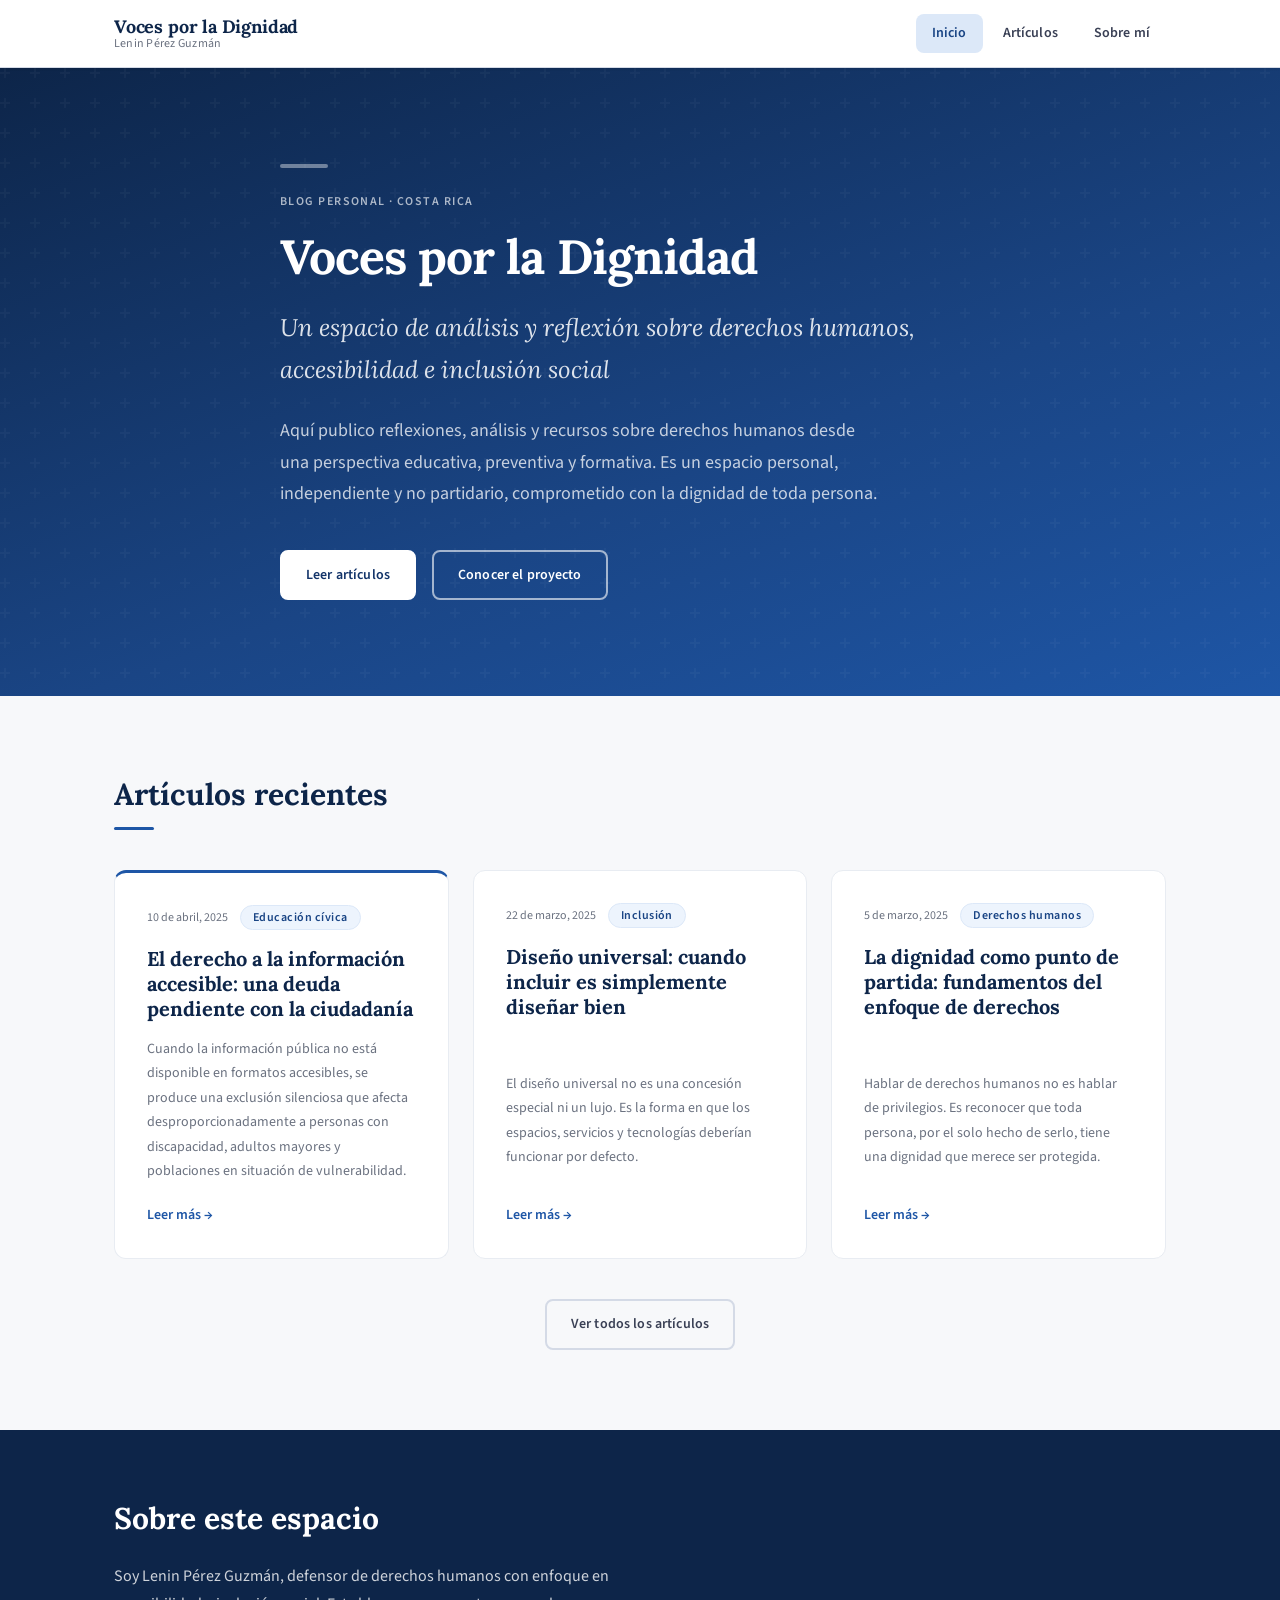
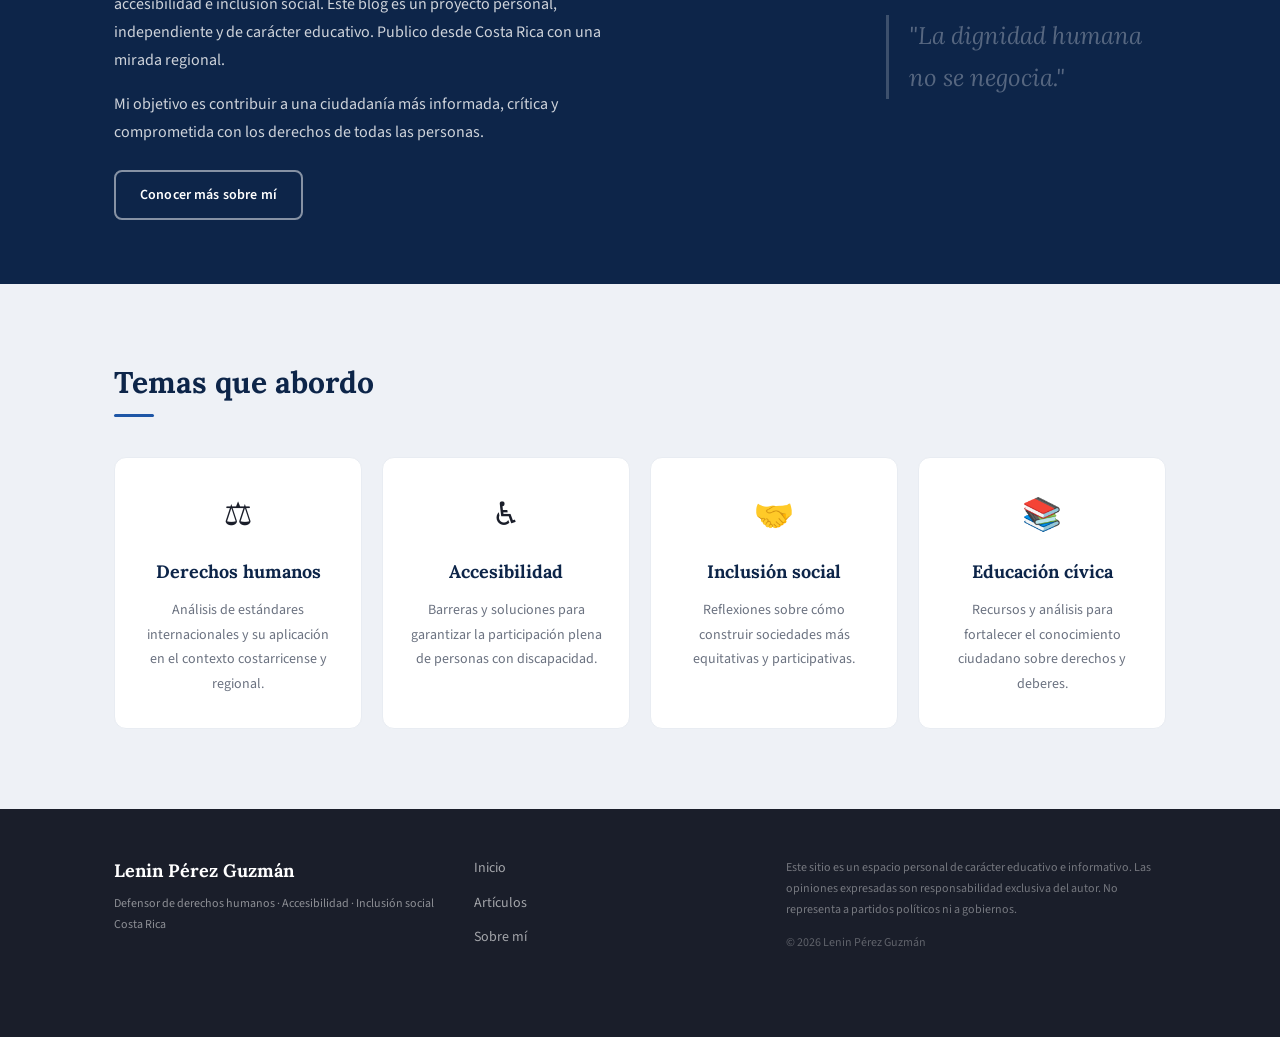
==== index.html @ 8742c8fb "Primer commit: subida inicial" ====
<!DOCTYPE html>
<html lang="es">
<head>
  <meta charset="UTF-8" />
  <meta name="viewport" content="width=device-width, initial-scale=1.0" />
  <meta name="description" content="Voces por la Dignidad — Blog personal de Lenin Pérez Guzmán. Análisis y reflexión en derechos humanos, accesibilidad e inclusión social desde Costa Rica." />
  <meta name="keywords" content="derechos humanos, accesibilidad, inclusión, Costa Rica, educación cívica, Lenin Pérez Guzmán" />
  <meta name="author" content="Lenin Pérez Guzmán" />
  <meta property="og:title" content="Voces por la Dignidad" />
  <meta property="og:description" content="Blog personal de análisis y reflexión en derechos humanos, accesibilidad e inclusión social. Por Lenin Pérez Guzmán." />
  <meta property="og:type" content="website" />
  <meta property="og:locale" content="es_CR" />
  <title>Voces por la Dignidad | Lenin Pérez Guzmán</title>
  <link rel="stylesheet" href="css/style.css" />
  <link rel="preconnect" href="https://fonts.googleapis.com" />
  <link rel="preconnect" href="https://fonts.gstatic.com" crossorigin />
  <link href="https://fonts.googleapis.com/css2?family=Lora:ital,wght@0,400;0,600;0,700;1,400&family=Source+Sans+3:wght@300;400;600&display=swap" rel="stylesheet" />
</head>
<body>

  <a href="#main-content" class="skip-link">Saltar al contenido principal</a>

  <header class="site-header" role="banner">
    <nav class="nav-container" aria-label="Navegación principal">
      <a href="index.html" class="site-logo" aria-label="Voces por la Dignidad — Inicio">
        <span class="logo-main">Voces por la Dignidad</span>
        <span class="logo-sub">Lenin Pérez Guzmán</span>
      </a>
      <button class="nav-toggle" aria-expanded="false" aria-controls="main-nav" aria-label="Abrir menú de navegación">
        <span class="hamburger-bar"></span>
        <span class="hamburger-bar"></span>
        <span class="hamburger-bar"></span>
      </button>
      <ul class="nav-links" id="main-nav" role="list">
        <li><a href="index.html" aria-current="page">Inicio</a></li>
        <li><a href="blog.html">Artículos</a></li>
        <li><a href="about.html">Sobre mí</a></li>
      </ul>
    </nav>
  </header>

  <main id="main-content">

    <section class="hero" aria-labelledby="hero-title">
      <div class="hero-inner">
        <div class="hero-accent" aria-hidden="true"></div>
        <p class="hero-eyebrow">Blog personal · Costa Rica</p>
        <h1 id="hero-title">Voces por la Dignidad</h1>
        <p class="hero-subtitle">Un espacio de análisis y reflexión sobre derechos humanos, accesibilidad e inclusión social</p>
        <p class="hero-description">
          Aquí publico reflexiones, análisis y recursos sobre derechos humanos desde una perspectiva educativa, preventiva y formativa. 
          Es un espacio personal, independiente y no partidario, comprometido con la dignidad de toda persona.
        </p>
        <div class="hero-actions">
          <a href="blog.html" class="btn btn-primary">Leer artículos</a>
          <a href="about.html" class="btn btn-secondary">Conocer el proyecto</a>
        </div>
      </div>
    </section>

    <section class="featured-section" aria-labelledby="featured-title">
      <div class="container">
        <h2 id="featured-title" class="section-title">Artículos recientes</h2>

        <div class="posts-grid">
          <article class="post-card post-card--featured">
            <div class="post-card__meta">
              <time datetime="2025-04-10">10 de abril, 2025</time>
              <span class="post-tag">Educación cívica</span>
            </div>
            <h3 class="post-card__title">
              <a href="post.html">El derecho a la información accesible: una deuda pendiente con la ciudadanía</a>
            </h3>
            <p class="post-card__excerpt">
              Cuando la información pública no está disponible en formatos accesibles, se produce una exclusión silenciosa que afecta desproporcionadamente a personas con discapacidad, adultos mayores y poblaciones en situación de vulnerabilidad.
            </p>
            <a href="post.html" class="post-read-more" aria-label="Leer artículo completo: El derecho a la información accesible">Leer más →</a>
          </article>

          <article class="post-card">
            <div class="post-card__meta">
              <time datetime="2025-03-22">22 de marzo, 2025</time>
              <span class="post-tag">Inclusión</span>
            </div>
            <h3 class="post-card__title">
              <a href="blog.html">Diseño universal: cuando incluir es simplemente diseñar bien</a>
            </h3>
            <p class="post-card__excerpt">
              El diseño universal no es una concesión especial ni un lujo. Es la forma en que los espacios, servicios y tecnologías deberían funcionar por defecto.
            </p>
            <a href="blog.html" class="post-read-more" aria-label="Leer artículo: Diseño universal">Leer más →</a>
          </article>

          <article class="post-card">
            <div class="post-card__meta">
              <time datetime="2025-03-05">5 de marzo, 2025</time>
              <span class="post-tag">Derechos humanos</span>
            </div>
            <h3 class="post-card__title">
              <a href="blog.html">La dignidad como punto de partida: fundamentos del enfoque de derechos</a>
            </h3>
            <p class="post-card__excerpt">
              Hablar de derechos humanos no es hablar de privilegios. Es reconocer que toda persona, por el solo hecho de serlo, tiene una dignidad que merece ser protegida.
            </p>
            <a href="blog.html" class="post-read-more" aria-label="Leer artículo: La dignidad como punto de partida">Leer más →</a>
          </article>
        </div>

        <div class="view-all-wrap">
          <a href="blog.html" class="btn btn-outline">Ver todos los artículos</a>
        </div>
      </div>
    </section>

    <section class="about-strip" aria-labelledby="about-strip-title">
      <div class="container about-strip__inner">
        <div class="about-strip__text">
          <h2 id="about-strip-title">Sobre este espacio</h2>
          <p>
            Soy Lenin Pérez Guzmán, defensor de derechos humanos con enfoque en accesibilidad e inclusión social. 
            Este blog es un proyecto personal, independiente y de carácter educativo. 
            Publico desde Costa Rica con una mirada regional.
          </p>
          <p>
            Mi objetivo es contribuir a una ciudadanía más informada, crítica y comprometida con los derechos de todas las personas.
          </p>
          <a href="about.html" class="btn btn-secondary">Conocer más sobre mí</a>
        </div>
        <div class="about-strip__deco" aria-hidden="true">
          <div class="deco-quote">"La dignidad humana no se negocia."</div>
        </div>
      </div>
    </section>

    <section class="topics-section" aria-labelledby="topics-title">
      <div class="container">
        <h2 id="topics-title" class="section-title">Temas que abordo</h2>
        <ul class="topics-grid" role="list">
          <li class="topic-item">
            <span class="topic-icon" aria-hidden="true">⚖️</span>
            <h3>Derechos humanos</h3>
            <p>Análisis de estándares internacionales y su aplicación en el contexto costarricense y regional.</p>
          </li>
          <li class="topic-item">
            <span class="topic-icon" aria-hidden="true">♿</span>
            <h3>Accesibilidad</h3>
            <p>Barreras y soluciones para garantizar la participación plena de personas con discapacidad.</p>
          </li>
          <li class="topic-item">
            <span class="topic-icon" aria-hidden="true">🤝</span>
            <h3>Inclusión social</h3>
            <p>Reflexiones sobre cómo construir sociedades más equitativas y participativas.</p>
          </li>
          <li class="topic-item">
            <span class="topic-icon" aria-hidden="true">📚</span>
            <h3>Educación cívica</h3>
            <p>Recursos y análisis para fortalecer el conocimiento ciudadano sobre derechos y deberes.</p>
          </li>
        </ul>
      </div>
    </section>

  </main>

  <footer class="site-footer" role="contentinfo">
    <div class="container footer-inner">
      <div class="footer-brand">
        <p class="footer-name">Lenin Pérez Guzmán</p>
        <p class="footer-tagline">Defensor de derechos humanos · Accesibilidad · Inclusión social<br>Costa Rica</p>
      </div>
      <nav class="footer-nav" aria-label="Navegación del pie de página">
        <a href="index.html">Inicio</a>
        <a href="blog.html">Artículos</a>
        <a href="about.html">Sobre mí</a>
      </nav>
      <div class="footer-legal">
        <p>Este sitio es un espacio personal de carácter educativo e informativo. Las opiniones expresadas son responsabilidad exclusiva del autor. No representa a partidos políticos ni a gobiernos.</p>
        <p class="footer-copy">© <span id="year"></span> Lenin Pérez Guzmán</p>
      </div>
    </div>
  </footer>

  <script src="js/main.js"></script>
</body>
</html>
---- css/style.css ----
/* =========================================================
   Voces por la Dignidad — Lenin Pérez Guzmán
   style.css — v1.0
   ========================================================= */

/* --- 1. CSS Custom Properties --- */
:root {
  /* Colors */
  --color-white:       #ffffff;
  --color-bg:          #f7f8fa;
  --color-bg-alt:      #eef1f6;
  --color-surface:     #ffffff;
  --color-border:      #d4dae6;
  --color-border-light:#e8ecf2;

  --color-blue-900:    #0d2549;
  --color-blue-800:    #133469;
  --color-blue-700:    #1a4585;
  --color-blue-600:    #1e56a6;
  --color-blue-500:    #2567c4;
  --color-blue-100:    #dce8f8;
  --color-blue-50:     #edf4fd;

  --color-gray-900:    #1a1e2a;
  --color-gray-700:    #3a4055;
  --color-gray-500:    #6b7280;
  --color-gray-400:    #9299a8;
  --color-gray-200:    #d1d5db;

  --color-accent:      #c8421a;
  --color-accent-light:#fdeee9;

  /* Typography */
  --font-serif:   'Lora', Georgia, 'Times New Roman', serif;
  --font-sans:    'Source Sans 3', 'Segoe UI', system-ui, sans-serif;

  --size-xs:   0.75rem;
  --size-sm:   0.875rem;
  --size-base: 1rem;
  --size-md:   1.125rem;
  --size-lg:   1.25rem;
  --size-xl:   1.5rem;
  --size-2xl:  1.875rem;
  --size-3xl:  2.25rem;
  --size-4xl:  3rem;

  --leading-tight:  1.25;
  --leading-normal: 1.6;
  --leading-relaxed:1.75;

  /* Spacing */
  --space-1:  0.25rem;
  --space-2:  0.5rem;
  --space-3:  0.75rem;
  --space-4:  1rem;
  --space-5:  1.25rem;
  --space-6:  1.5rem;
  --space-8:  2rem;
  --space-10: 2.5rem;
  --space-12: 3rem;
  --space-16: 4rem;
  --space-20: 5rem;
  --space-24: 6rem;

  /* Layout */
  --max-width:       1100px;
  --max-width-prose: 720px;
  --header-h:        68px;

  /* Radii */
  --radius-sm:  4px;
  --radius-md:  8px;
  --radius-lg:  12px;

  /* Shadows */
  --shadow-sm:  0 1px 3px rgba(0,0,0,.07), 0 1px 2px rgba(0,0,0,.06);
  --shadow-md:  0 4px 12px rgba(0,0,0,.08), 0 2px 4px rgba(0,0,0,.05);
  --shadow-lg:  0 10px 30px rgba(0,0,0,.10);

  /* Transitions */
  --transition: 0.2s ease;
}

/* --- 2. Reset & Base --- */
*, *::before, *::after {
  box-sizing: border-box;
  margin: 0;
  padding: 0;
}

html {
  scroll-behavior: smooth;
  font-size: 16px;
}

body {
  font-family: var(--font-sans);
  font-size: var(--size-base);
  line-height: var(--leading-normal);
  color: var(--color-gray-900);
  background-color: var(--color-bg);
  min-height: 100vh;
  display: flex;
  flex-direction: column;
}

main {
  flex: 1;
}

img {
  max-width: 100%;
  height: auto;
  display: block;
}

a {
  color: var(--color-blue-600);
  text-decoration: underline;
  text-underline-offset: 3px;
  transition: color var(--transition);
}

a:hover,
a:focus {
  color: var(--color-blue-800);
}

ul, ol {
  list-style: none;
}

/* --- 3. Accessibility --- */
.skip-link {
  position: absolute;
  top: -100%;
  left: 0;
  background: var(--color-blue-900);
  color: var(--color-white);
  padding: var(--space-3) var(--space-6);
  font-size: var(--size-sm);
  font-family: var(--font-sans);
  font-weight: 600;
  text-decoration: none;
  z-index: 9999;
  border-radius: 0 0 var(--radius-sm) 0;
  transition: top 0.2s;
}
.skip-link:focus {
  top: 0;
  outline: 3px solid var(--color-accent);
  outline-offset: 2px;
}

:focus-visible {
  outline: 3px solid var(--color-blue-500);
  outline-offset: 3px;
  border-radius: var(--radius-sm);
}

/* --- 4. Layout Utilities --- */
.container {
  width: 100%;
  max-width: var(--max-width);
  margin-inline: auto;
  padding-inline: var(--space-6);
}

/* --- 5. Header & Navigation --- */
.site-header {
  position: sticky;
  top: 0;
  z-index: 100;
  background: var(--color-white);
  border-bottom: 1px solid var(--color-border);
  box-shadow: var(--shadow-sm);
  height: var(--header-h);
}

.nav-container {
  max-width: var(--max-width);
  margin-inline: auto;
  padding-inline: var(--space-6);
  height: 100%;
  display: flex;
  align-items: center;
  justify-content: space-between;
  gap: var(--space-6);
}

.site-logo {
  display: flex;
  flex-direction: column;
  text-decoration: none;
  line-height: 1.2;
  flex-shrink: 0;
}
.logo-main {
  font-family: var(--font-serif);
  font-weight: 700;
  font-size: var(--size-md);
  color: var(--color-blue-900);
  letter-spacing: -0.01em;
}
.logo-sub {
  font-size: var(--size-xs);
  color: var(--color-gray-500);
  font-weight: 400;
  letter-spacing: 0.02em;
}
.site-logo:hover .logo-main,
.site-logo:focus .logo-main {
  color: var(--color-blue-600);
}

.nav-links {
  display: flex;
  align-items: center;
  gap: var(--space-1);
}
.nav-links a {
  display: block;
  padding: var(--space-2) var(--space-4);
  font-size: var(--size-sm);
  font-weight: 600;
  color: var(--color-gray-700);
  text-decoration: none;
  border-radius: var(--radius-md);
  letter-spacing: 0.01em;
  transition: color var(--transition), background-color var(--transition);
}
.nav-links a:hover,
.nav-links a:focus {
  color: var(--color-blue-700);
  background: var(--color-blue-50);
}
.nav-links a[aria-current="page"] {
  color: var(--color-blue-700);
  background: var(--color-blue-100);
}

.nav-toggle {
  display: none;
  flex-direction: column;
  justify-content: center;
  gap: 5px;
  width: 40px;
  height: 40px;
  padding: var(--space-2);
  background: none;
  border: 1px solid var(--color-border);
  border-radius: var(--radius-md);
  cursor: pointer;
  transition: border-color var(--transition), background-color var(--transition);
}
.nav-toggle:hover {
  background: var(--color-bg);
  border-color: var(--color-blue-300, #93c5fd);
}
.hamburger-bar {
  display: block;
  width: 100%;
  height: 2px;
  background: var(--color-gray-700);
  border-radius: 2px;
  transition: transform 0.25s ease, opacity 0.25s ease;
}
.nav-toggle[aria-expanded="true"] .hamburger-bar:nth-child(1) {
  transform: translateY(7px) rotate(45deg);
}
.nav-toggle[aria-expanded="true"] .hamburger-bar:nth-child(2) {
  opacity: 0;
}
.nav-toggle[aria-expanded="true"] .hamburger-bar:nth-child(3) {
  transform: translateY(-7px) rotate(-45deg);
}

/* --- 6. Buttons --- */
.btn {
  display: inline-block;
  padding: var(--space-3) var(--space-6);
  font-family: var(--font-sans);
  font-size: var(--size-sm);
  font-weight: 600;
  text-decoration: none;
  border-radius: var(--radius-md);
  border: 2px solid transparent;
  cursor: pointer;
  transition: background-color var(--transition), color var(--transition), border-color var(--transition), box-shadow var(--transition);
  letter-spacing: 0.01em;
}
.btn-primary {
  background: var(--color-blue-700);
  color: var(--color-white);
  border-color: var(--color-blue-700);
}
.btn-primary:hover,
.btn-primary:focus {
  background: var(--color-blue-900);
  border-color: var(--color-blue-900);
  color: var(--color-white);
}
.btn-secondary {
  background: transparent;
  color: var(--color-blue-700);
  border-color: var(--color-blue-700);
}
.btn-secondary:hover,
.btn-secondary:focus {
  background: var(--color-blue-700);
  color: var(--color-white);
}
.btn-outline {
  background: transparent;
  color: var(--color-gray-700);
  border-color: var(--color-border);
}
.btn-outline:hover,
.btn-outline:focus {
  border-color: var(--color-blue-600);
  color: var(--color-blue-700);
}

/* --- 7. Hero (index) --- */
.hero {
  background: linear-gradient(160deg, var(--color-blue-900) 0%, var(--color-blue-700) 60%, var(--color-blue-600) 100%);
  color: var(--color-white);
  padding: var(--space-24) var(--space-6);
  position: relative;
  overflow: hidden;
}
.hero::before {
  content: '';
  position: absolute;
  inset: 0;
  background: url("data:image/svg+xml,%3Csvg width='60' height='60' viewBox='0 0 60 60' xmlns='http://www.w3.org/2000/svg'%3E%3Cg fill='none' fill-rule='evenodd'%3E%3Cg fill='%23ffffff' fill-opacity='0.03'%3E%3Cpath d='M36 34v-4h-2v4h-4v2h4v4h2v-4h4v-2h-4zm0-30V0h-2v4h-4v2h4v4h2V6h4V4h-4zM6 34v-4H4v4H0v2h4v4h2v-4h4v-2H6zM6 4V0H4v4H0v2h4v4h2V6h4V4H6z'/%3E%3C/g%3E%3C/g%3E%3C/svg%3E");
  pointer-events: none;
}
.hero-inner {
  max-width: var(--max-width-prose);
  margin-inline: auto;
  position: relative;
  z-index: 1;
}
.hero-accent {
  width: 48px;
  height: 4px;
  background: rgba(255,255,255,0.4);
  border-radius: 2px;
  margin-bottom: var(--space-6);
}
.hero-eyebrow {
  font-size: var(--size-xs);
  font-weight: 600;
  letter-spacing: 0.12em;
  text-transform: uppercase;
  color: rgba(255,255,255,0.65);
  margin-bottom: var(--space-4);
}
.hero h1 {
  font-family: var(--font-serif);
  font-size: clamp(2rem, 5vw, var(--size-4xl));
  font-weight: 700;
  line-height: var(--leading-tight);
  margin-bottom: var(--space-5);
  letter-spacing: -0.02em;
}
.hero-subtitle {
  font-size: var(--size-xl);
  font-family: var(--font-serif);
  font-style: italic;
  color: rgba(255,255,255,0.85);
  margin-bottom: var(--space-6);
  line-height: var(--leading-relaxed);
}
.hero-description {
  font-size: var(--size-md);
  color: rgba(255,255,255,0.75);
  max-width: 600px;
  margin-bottom: var(--space-10);
  line-height: var(--leading-relaxed);
}
.hero-actions {
  display: flex;
  flex-wrap: wrap;
  gap: var(--space-4);
}
.hero .btn-primary {
  background: var(--color-white);
  color: var(--color-blue-800);
  border-color: var(--color-white);
}
.hero .btn-primary:hover,
.hero .btn-primary:focus {
  background: var(--color-blue-100);
  color: var(--color-blue-900);
  border-color: var(--color-blue-100);
}
.hero .btn-secondary {
  color: var(--color-white);
  border-color: rgba(255,255,255,0.6);
}
.hero .btn-secondary:hover,
.hero .btn-secondary:focus {
  background: rgba(255,255,255,0.15);
  border-color: var(--color-white);
  color: var(--color-white);
}

/* --- 8. Section Titles --- */
.section-title {
  font-family: var(--font-serif);
  font-size: var(--size-2xl);
  font-weight: 700;
  color: var(--color-blue-900);
  margin-bottom: var(--space-10);
  line-height: var(--leading-tight);
  position: relative;
  padding-bottom: var(--space-4);
}
.section-title::after {
  content: '';
  position: absolute;
  bottom: 0;
  left: 0;
  width: 40px;
  height: 3px;
  background: var(--color-blue-600);
  border-radius: 2px;
}

/* --- 9. Post Cards (index) --- */
.featured-section {
  padding: var(--space-20) 0;
}
.posts-grid {
  display: grid;
  grid-template-columns: repeat(auto-fill, minmax(300px, 1fr));
  gap: var(--space-6);
  margin-bottom: var(--space-10);
}
.post-card {
  background: var(--color-surface);
  border: 1px solid var(--color-border-light);
  border-radius: var(--radius-lg);
  padding: var(--space-8);
  display: flex;
  flex-direction: column;
  transition: box-shadow var(--transition), transform var(--transition);
}
.post-card:hover {
  box-shadow: var(--shadow-md);
  transform: translateY(-2px);
}
.post-card--featured {
  border-top: 3px solid var(--color-blue-600);
}
.post-card__meta {
  display: flex;
  align-items: center;
  gap: var(--space-3);
  margin-bottom: var(--space-4);
  flex-wrap: wrap;
}
.post-card__meta time {
  font-size: var(--size-xs);
  color: var(--color-gray-500);
}
.post-tag {
  display: inline-block;
  font-size: var(--size-xs);
  font-weight: 600;
  letter-spacing: 0.04em;
  color: var(--color-blue-700);
  background: var(--color-blue-50);
  border: 1px solid var(--color-blue-100);
  padding: 2px var(--space-3);
  border-radius: 100px;
}
.post-card__title {
  font-family: var(--font-serif);
  font-size: var(--size-lg);
  font-weight: 700;
  line-height: var(--leading-tight);
  margin-bottom: var(--space-4);
  flex: 1;
}
.post-card__title a {
  color: var(--color-blue-900);
  text-decoration: none;
}
.post-card__title a:hover,
.post-card__title a:focus {
  color: var(--color-blue-600);
  text-decoration: underline;
}
.post-card__excerpt {
  font-size: var(--size-sm);
  color: var(--color-gray-500);
  line-height: var(--leading-relaxed);
  margin-bottom: var(--space-5);
  flex: 1;
}
.post-read-more {
  font-size: var(--size-sm);
  font-weight: 600;
  color: var(--color-blue-600);
  text-decoration: none;
  transition: color var(--transition);
  align-self: flex-start;
}
.post-read-more:hover,
.post-read-more:focus {
  color: var(--color-blue-900);
}
.view-all-wrap {
  text-align: center;
}

/* --- 10. About Strip (index) --- */
.about-strip {
  background: var(--color-blue-900);
  color: var(--color-white);
  padding: var(--space-16) 0;
}
.about-strip__inner {
  display: grid;
  grid-template-columns: 1fr auto;
  gap: var(--space-12);
  align-items: center;
}
.about-strip__text h2 {
  font-family: var(--font-serif);
  font-size: var(--size-2xl);
  font-weight: 700;
  margin-bottom: var(--space-5);
}
.about-strip__text p {
  color: rgba(255,255,255,0.8);
  line-height: var(--leading-relaxed);
  margin-bottom: var(--space-4);
  max-width: 520px;
}
.about-strip .btn-secondary {
  color: var(--color-white);
  border-color: rgba(255,255,255,0.5);
  margin-top: var(--space-2);
}
.about-strip .btn-secondary:hover,
.about-strip .btn-secondary:focus {
  background: rgba(255,255,255,0.12);
  border-color: var(--color-white);
  color: var(--color-white);
}
.deco-quote {
  font-family: var(--font-serif);
  font-style: italic;
  font-size: var(--size-xl);
  color: rgba(255,255,255,0.3);
  max-width: 280px;
  line-height: var(--leading-relaxed);
  border-left: 3px solid rgba(255,255,255,0.2);
  padding-left: var(--space-5);
}

/* --- 11. Topics (index) --- */
.topics-section {
  padding: var(--space-20) 0;
  background: var(--color-bg-alt);
}
.topics-grid {
  display: grid;
  grid-template-columns: repeat(auto-fill, minmax(220px, 1fr));
  gap: var(--space-5);
}
.topic-item {
  background: var(--color-white);
  border: 1px solid var(--color-border-light);
  border-radius: var(--radius-lg);
  padding: var(--space-8) var(--space-6);
  text-align: center;
}
.topic-icon {
  font-size: 2rem;
  display: block;
  margin-bottom: var(--space-4);
}
.topic-item h3 {
  font-family: var(--font-serif);
  font-size: var(--size-md);
  font-weight: 700;
  color: var(--color-blue-900);
  margin-bottom: var(--space-3);
}
.topic-item p {
  font-size: var(--size-sm);
  color: var(--color-gray-500);
  line-height: var(--leading-relaxed);
}

/* --- 12. Page Header (inner pages) --- */
.page-header {
  background: var(--color-blue-900);
  color: var(--color-white);
  padding: var(--space-16) 0 var(--space-12);
  border-bottom: 4px solid var(--color-blue-600);
}
.page-eyebrow {
  font-size: var(--size-xs);
  font-weight: 600;
  letter-spacing: 0.1em;
  text-transform: uppercase;
  color: rgba(255,255,255,0.55);
  margin-bottom: var(--space-3);
}
.page-header h1 {
  font-family: var(--font-serif);
  font-size: clamp(1.75rem, 4vw, var(--size-3xl));
  font-weight: 700;
  line-height: var(--leading-tight);
  margin-bottom: var(--space-4);
}
.page-description {
  font-size: var(--size-md);
  color: rgba(255,255,255,0.75);
  max-width: 580px;
  line-height: var(--leading-relaxed);
}

/* --- 13. About Page --- */
.about-page {
  padding: var(--space-16) 0 var(--space-20);
}
.about-page__layout {
  display: grid;
  grid-template-columns: 280px 1fr;
  gap: var(--space-12);
  align-items: start;
}
.about-sidebar {
  position: sticky;
  top: calc(var(--header-h) + var(--space-6));
}
.profile-card {
  background: var(--color-white);
  border: 1px solid var(--color-border-light);
  border-radius: var(--radius-lg);
  padding: var(--space-8);
  text-align: center;
  margin-bottom: var(--space-5);
  box-shadow: var(--shadow-sm);
}
.profile-avatar {
  width: 72px;
  height: 72px;
  border-radius: 50%;
  background: var(--color-blue-700);
  color: var(--color-white);
  font-family: var(--font-serif);
  font-weight: 700;
  font-size: var(--size-xl);
  display: flex;
  align-items: center;
  justify-content: center;
  margin: 0 auto var(--space-5);
  letter-spacing: 0.02em;
}
.profile-name {
  font-family: var(--font-serif);
  font-weight: 700;
  font-size: var(--size-md);
  color: var(--color-blue-900);
  margin-bottom: var(--space-2);
}
.profile-role {
  font-size: var(--size-sm);
  color: var(--color-gray-500);
  margin-bottom: var(--space-5);
}
.profile-tags {
  display: flex;
  flex-wrap: wrap;
  gap: var(--space-2);
  justify-content: center;
}
.profile-tags li {
  font-size: var(--size-xs);
  font-weight: 600;
  color: var(--color-blue-700);
  background: var(--color-blue-50);
  border: 1px solid var(--color-blue-100);
  padding: 3px var(--space-3);
  border-radius: 100px;
}
.declaration-box {
  background: var(--color-blue-50);
  border: 1px solid var(--color-blue-100);
  border-left: 3px solid var(--color-blue-600);
  border-radius: var(--radius-md);
  padding: var(--space-5);
}
.declaration-box p {
  font-size: var(--size-sm);
  color: var(--color-blue-800);
  line-height: var(--leading-relaxed);
  font-style: italic;
}
.about-content h2 {
  font-family: var(--font-serif);
  font-size: var(--size-xl);
  font-weight: 700;
  color: var(--color-blue-900);
  margin-top: var(--space-10);
  margin-bottom: var(--space-5);
  padding-top: var(--space-8);
  border-top: 1px solid var(--color-border-light);
}
.about-content h2:first-child {
  margin-top: 0;
  padding-top: 0;
  border-top: none;
}
.about-content p {
  color: var(--color-gray-700);
  line-height: var(--leading-relaxed);
  margin-bottom: var(--space-5);
  font-size: var(--size-md);
}
.values-list {
  list-style: none;
  display: flex;
  flex-direction: column;
  gap: var(--space-4);
}
.values-list li {
  background: var(--color-bg);
  border: 1px solid var(--color-border-light);
  border-radius: var(--radius-md);
  padding: var(--space-4) var(--space-6);
  font-size: var(--size-md);
  color: var(--color-gray-700);
  line-height: var(--leading-relaxed);
}
.values-list strong {
  color: var(--color-blue-800);
}

/* --- 14. Blog List --- */
.blog-section {
  padding: var(--space-12) 0 var(--space-20);
}
.blog-filters {
  display: flex;
  flex-wrap: wrap;
  gap: var(--space-2);
  margin-bottom: var(--space-10);
}
.filter-btn {
  font-family: var(--font-sans);
  font-size: var(--size-sm);
  font-weight: 600;
  padding: var(--space-2) var(--space-4);
  border-radius: 100px;
  border: 2px solid var(--color-border);
  background: var(--color-white);
  color: var(--color-gray-700);
  cursor: pointer;
  transition: all var(--transition);
}
.filter-btn:hover,
.filter-btn:focus {
  border-color: var(--color-blue-500);
  color: var(--color-blue-700);
}
.filter-btn--active {
  background: var(--color-blue-700);
  border-color: var(--color-blue-700);
  color: var(--color-white);
}
.blog-list {
  display: flex;
  flex-direction: column;
  gap: 0;
}
.blog-entry {
  display: grid;
  grid-template-columns: 100px 1fr;
  gap: var(--space-8);
  padding: var(--space-8) 0;
  border-bottom: 1px solid var(--color-border-light);
  align-items: start;
  transition: opacity var(--transition);
}
.blog-entry.hidden {
  display: none;
}
.blog-entry__date {
  text-align: center;
  padding-top: var(--space-1);
}
.blog-entry__date time {
  display: flex;
  flex-direction: column;
  align-items: center;
}
.date-day {
  font-family: var(--font-serif);
  font-size: var(--size-3xl);
  font-weight: 700;
  color: var(--color-blue-900);
  line-height: 1;
}
.date-month {
  font-size: var(--size-xs);
  font-weight: 600;
  color: var(--color-gray-400);
  text-transform: uppercase;
  letter-spacing: 0.06em;
}
.blog-entry__tags {
  margin-bottom: var(--space-3);
}
.blog-entry__title {
  font-family: var(--font-serif);
  font-size: var(--size-xl);
  font-weight: 700;
  line-height: var(--leading-tight);
  margin-bottom: var(--space-4);
}
.blog-entry__title a {
  color: var(--color-blue-900);
  text-decoration: none;
}
.blog-entry__title a:hover,
.blog-entry__title a:focus {
  color: var(--color-blue-600);
  text-decoration: underline;
}
.blog-entry__excerpt {
  font-size: var(--size-sm);
  color: var(--color-gray-500);
  line-height: var(--leading-relaxed);
  margin-bottom: var(--space-4);
  max-width: 640px;
}
.no-results {
  padding: var(--space-12);
  text-align: center;
  color: var(--color-gray-500);
  font-style: italic;
}

/* --- 15. Post Article --- */
.post-header {
  background: var(--color-blue-900);
  color: var(--color-white);
  padding: var(--space-12) 0 var(--space-16);
}
.post-header__inner {
  max-width: var(--max-width-prose);
}
.breadcrumb {
  display: flex;
  flex-wrap: wrap;
  gap: var(--space-2);
  align-items: center;
  margin-bottom: var(--space-6);
  font-size: var(--size-xs);
}
.breadcrumb li:not(:last-child)::after {
  content: '›';
  margin-left: var(--space-2);
  color: rgba(255,255,255,0.4);
}
.breadcrumb a {
  color: rgba(255,255,255,0.6);
  text-decoration: none;
  transition: color var(--transition);
}
.breadcrumb a:hover {
  color: var(--color-white);
}
.breadcrumb [aria-current="page"] {
  color: rgba(255,255,255,0.55);
}
.post-meta {
  display: flex;
  align-items: center;
  gap: var(--space-4);
  margin-bottom: var(--space-6);
  flex-wrap: wrap;
}
.post-meta time {
  font-size: var(--size-sm);
  color: rgba(255,255,255,0.65);
}
.post-header h1 {
  font-family: var(--font-serif);
  font-size: clamp(1.75rem, 4vw, 2.75rem);
  font-weight: 700;
  line-height: var(--leading-tight);
  margin-bottom: var(--space-6);
  letter-spacing: -0.01em;
}
.post-lead {
  font-size: var(--size-lg);
  color: rgba(255,255,255,0.8);
  line-height: var(--leading-relaxed);
  margin-bottom: var(--space-6);
  font-style: italic;
}
.post-author-line {
  font-size: var(--size-sm);
  color: rgba(255,255,255,0.55);
  display: flex;
  gap: var(--space-3);
  flex-wrap: wrap;
  align-items: center;
}
.post-author-line a {
  color: rgba(255,255,255,0.75);
}
.post-author-line a:hover {
  color: var(--color-white);
}
.separator {
  user-select: none;
}
.post-body {
  padding: var(--space-16) 0 var(--space-10);
}
.post-body__inner {
  max-width: var(--max-width-prose);
}
.post-body p {
  font-size: var(--size-md);
  line-height: var(--leading-relaxed);
  color: var(--color-gray-700);
  margin-bottom: var(--space-6);
}
.post-body h2 {
  font-family: var(--font-serif);
  font-size: var(--size-2xl);
  font-weight: 700;
  color: var(--color-blue-900);
  margin-top: var(--space-12);
  margin-bottom: var(--space-5);
  line-height: var(--leading-tight);
}
.post-body blockquote {
  border-left: 4px solid var(--color-blue-600);
  background: var(--color-blue-50);
  padding: var(--space-6) var(--space-8);
  margin: var(--space-10) 0;
  border-radius: 0 var(--radius-md) var(--radius-md) 0;
}
.post-body blockquote p {
  font-family: var(--font-serif);
  font-style: italic;
  font-size: var(--size-lg);
  color: var(--color-blue-800);
  margin: 0;
  line-height: var(--leading-relaxed);
}
.post-signature {
  margin-top: var(--space-16);
  padding-top: var(--space-6);
}
.signature-line {
  width: 60px;
  height: 2px;
  background: var(--color-blue-600);
  border-radius: 2px;
  margin-bottom: var(--space-5);
}
.signature-name {
  font-family: var(--font-serif);
  font-weight: 700;
  font-size: var(--size-lg);
  color: var(--color-blue-900);
  margin-bottom: var(--space-2) !important;
}
.signature-role {
  font-size: var(--size-sm) !important;
  color: var(--color-gray-500) !important;
  line-height: var(--leading-relaxed) !important;
}
.post-nav {
  background: var(--color-bg-alt);
  border-top: 1px solid var(--color-border-light);
  padding: var(--space-6) 0;
}
.post-nav__inner {
  max-width: var(--max-width-prose);
}
.post-nav__back {
  font-size: var(--size-sm);
  font-weight: 600;
  color: var(--color-blue-600);
  text-decoration: none;
}
.post-nav__back:hover,
.post-nav__back:focus {
  color: var(--color-blue-900);
  text-decoration: underline;
}

/* --- 16. Footer --- */
.site-footer {
  background: var(--color-gray-900);
  color: rgba(255,255,255,0.65);
  padding: var(--space-12) 0 var(--space-8);
  margin-top: auto;
}
.footer-inner {
  display: grid;
  grid-template-columns: auto 1fr auto;
  gap: var(--space-10);
  align-items: start;
  margin-bottom: var(--space-10);
}
.footer-name {
  font-family: var(--font-serif);
  font-weight: 700;
  font-size: var(--size-md);
  color: var(--color-white);
  margin-bottom: var(--space-2);
}
.footer-tagline {
  font-size: var(--size-xs);
  color: rgba(255,255,255,0.5);
  line-height: 1.7;
}
.footer-nav {
  display: flex;
  flex-direction: column;
  gap: var(--space-3);
  align-items: flex-start;
}
.footer-nav a {
  font-size: var(--size-sm);
  color: rgba(255,255,255,0.6);
  text-decoration: none;
  transition: color var(--transition);
}
.footer-nav a:hover,
.footer-nav a:focus {
  color: var(--color-white);
}
.footer-legal {
  max-width: 380px;
}
.footer-legal p {
  font-size: var(--size-xs);
  color: rgba(255,255,255,0.4);
  line-height: var(--leading-relaxed);
  margin-bottom: var(--space-3);
}
.footer-copy {
  color: rgba(255,255,255,0.3) !important;
}

/* --- 17. Responsive --- */
@media (max-width: 768px) {
  .nav-toggle {
    display: flex;
  }
  .nav-links {
    display: none;
    position: absolute;
    top: var(--header-h);
    left: 0;
    right: 0;
    background: var(--color-white);
    border-bottom: 1px solid var(--color-border);
    box-shadow: var(--shadow-md);
    flex-direction: column;
    align-items: stretch;
    padding: var(--space-4);
    gap: var(--space-1);
  }
  .nav-links.nav-open {
    display: flex;
  }
  .nav-links a {
    padding: var(--space-3) var(--space-4);
  }

  .hero {
    padding: var(--space-16) var(--space-6);
  }
  .about-strip__inner {
    grid-template-columns: 1fr;
  }
  .deco-quote {
    display: none;
  }
  .about-page__layout {
    grid-template-columns: 1fr;
  }
  .about-sidebar {
    position: static;
  }
  .blog-entry {
    grid-template-columns: 70px 1fr;
    gap: var(--space-5);
  }
  .date-day {
    font-size: var(--size-2xl);
  }
  .footer-inner {
    grid-template-columns: 1fr;
    gap: var(--space-8);
  }
  .footer-nav {
    flex-direction: row;
    flex-wrap: wrap;
    gap: var(--space-4);
  }
}

@media (max-width: 480px) {
  :root {
    --space-6: 1.25rem;
  }
  .posts-grid {
    grid-template-columns: 1fr;
  }
  .topics-grid {
    grid-template-columns: 1fr 1fr;
  }
  .blog-entry {
    grid-template-columns: 1fr;
  }
  .blog-entry__date {
    text-align: left;
  }
  .blog-entry__date time {
    flex-direction: row;
    gap: var(--space-3);
    align-items: baseline;
  }
  .date-day {
    font-size: var(--size-lg);
  }
  .hero-actions {
    flex-direction: column;
  }
  .btn {
    text-align: center;
  }
}

/* --- 18. Print --- */
@media print {
  .site-header,
  .nav-toggle,
  .hero-actions,
  .post-nav,
  .site-footer { display: none; }
  body { color: #000; background: #fff; }
  a { color: #000; text-decoration: underline; }
}
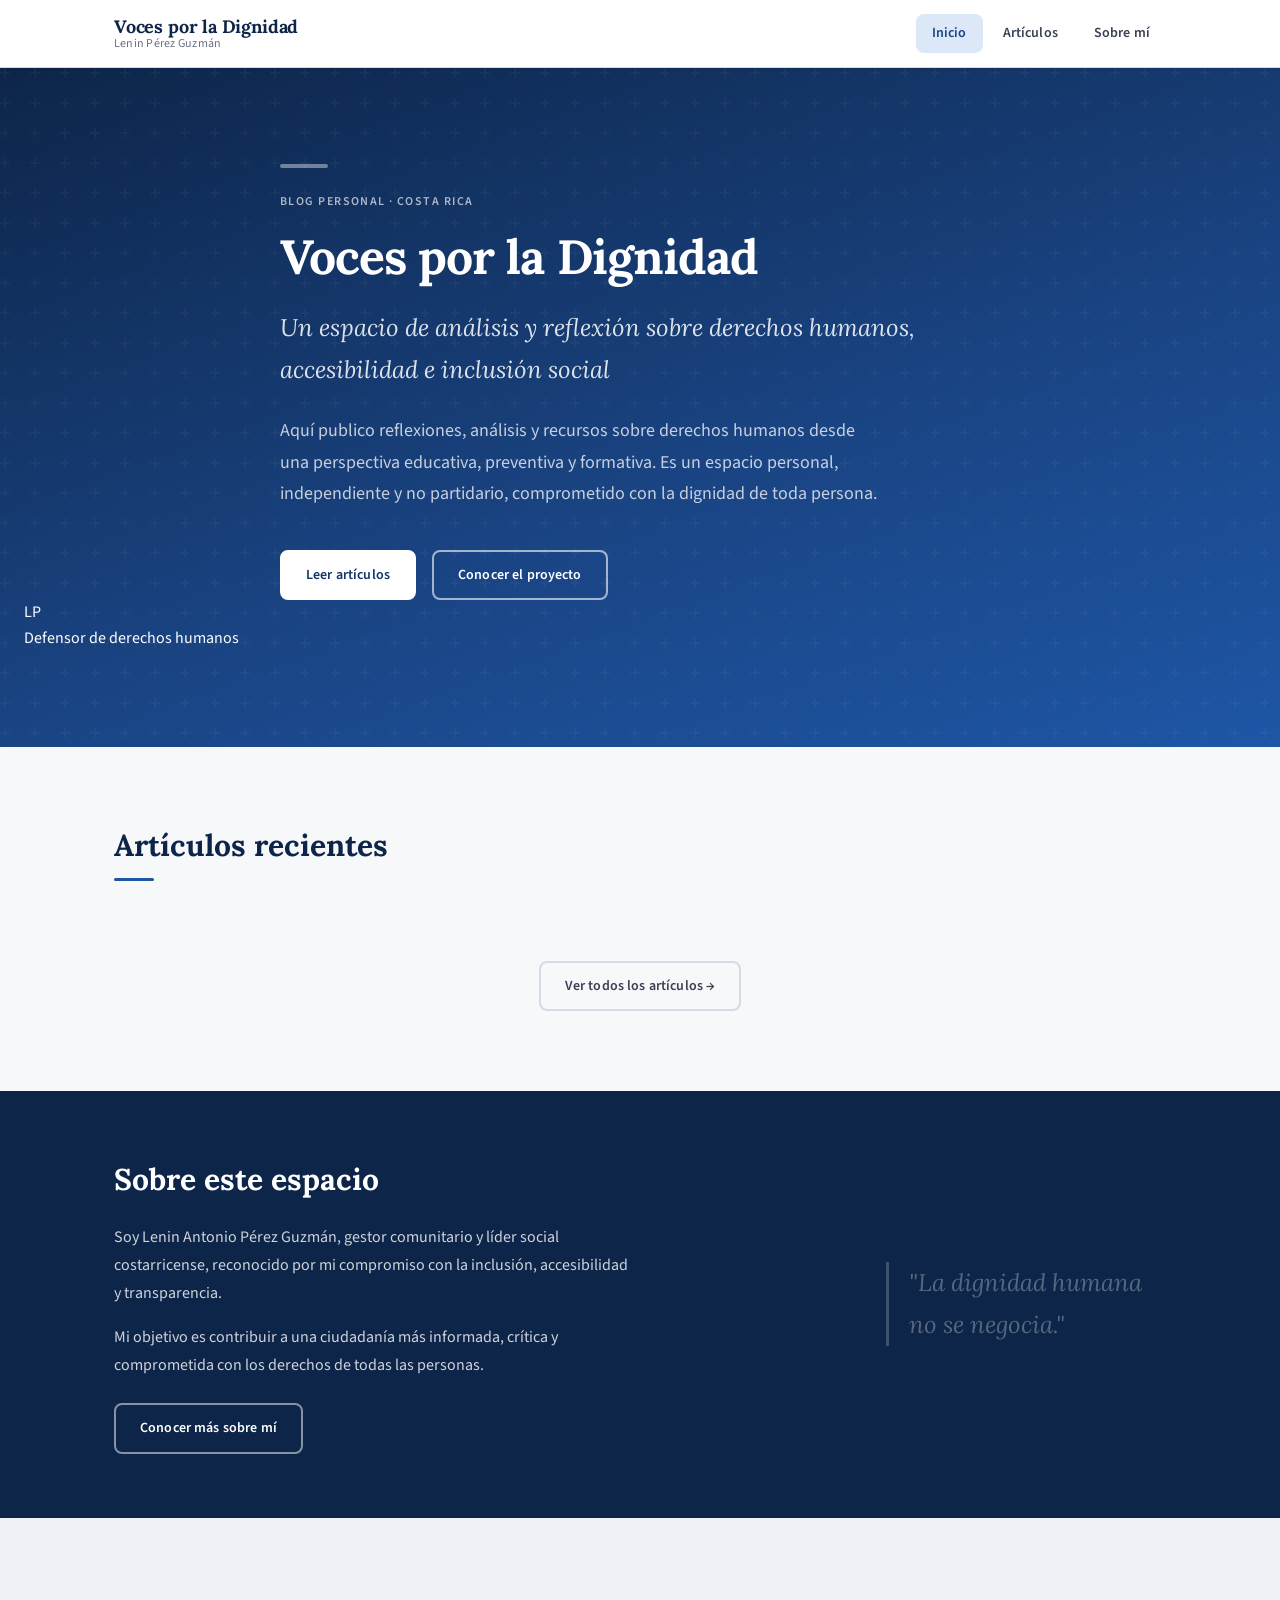
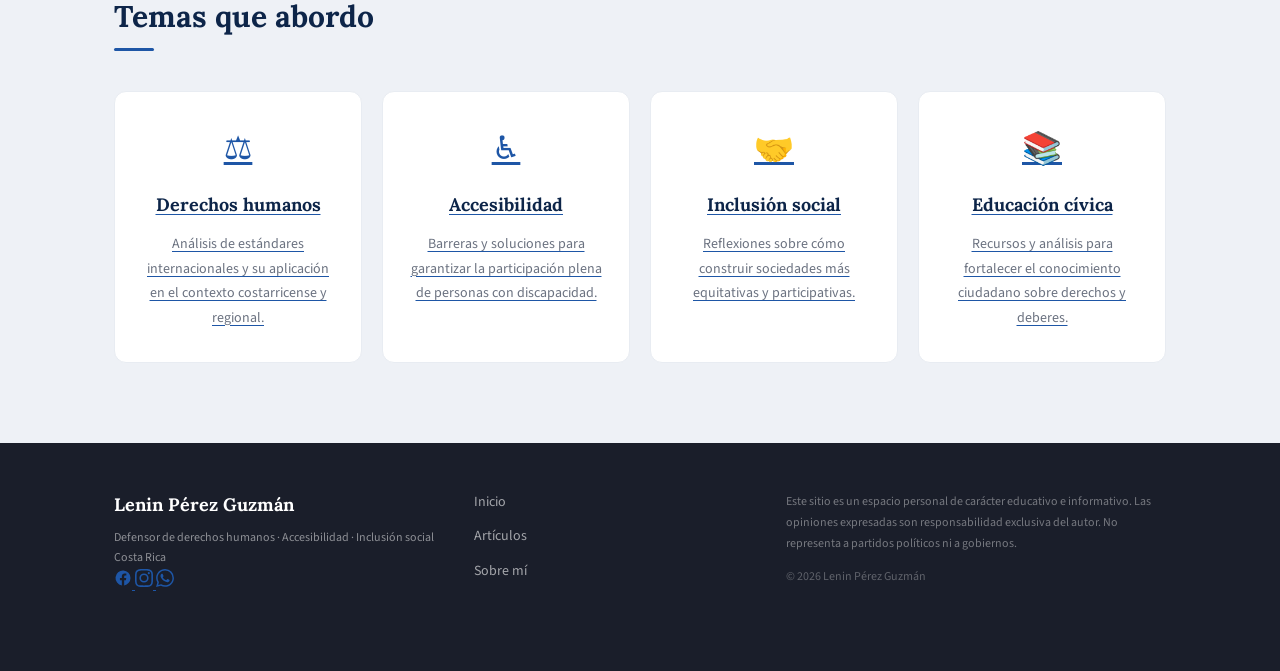
==== commit 3bb43882: "Add files via upload" ====
--- a/index.html
+++ b/index.html
@@ -33,7 +33,7 @@
       </button>
       <ul class="nav-links" id="main-nav" role="list">
         <li><a href="index.html" aria-current="page">Inicio</a></li>
-        <li><a href="blog.html">Artículos</a></li>
+        <li><a href="https://voces-por-la-dignidad.blogspot.com/#articulos" target="_blank" rel="noopener">Artículos</a></li>
         <li><a href="about.html">Sobre mí</a></li>
       </ul>
     </nav>
@@ -41,88 +41,83 @@
 
   <main id="main-content">
 
+    <!-- ── HERO con foto circular ── -->
     <section class="hero" aria-labelledby="hero-title">
-      <div class="hero-inner">
-        <div class="hero-accent" aria-hidden="true"></div>
-        <p class="hero-eyebrow">Blog personal · Costa Rica</p>
-        <h1 id="hero-title">Voces por la Dignidad</h1>
-        <p class="hero-subtitle">Un espacio de análisis y reflexión sobre derechos humanos, accesibilidad e inclusión social</p>
-        <p class="hero-description">
-          Aquí publico reflexiones, análisis y recursos sobre derechos humanos desde una perspectiva educativa, preventiva y formativa. 
-          Es un espacio personal, independiente y no partidario, comprometido con la dignidad de toda persona.
-        </p>
-        <div class="hero-actions">
-          <a href="blog.html" class="btn btn-primary">Leer artículos</a>
-          <a href="about.html" class="btn btn-secondary">Conocer el proyecto</a>
-        </div>
-      </div>
-    </section>
-
+      <div class="hero-grid">
+        <div class="hero-inner">
+          <div class="hero-accent" aria-hidden="true"></div>
+          <p class="hero-eyebrow">Blog personal · Costa Rica</p>
+          <h1 id="hero-title">Voces por la Dignidad</h1>
+          <p class="hero-subtitle">Un espacio de análisis y reflexión sobre derechos humanos, accesibilidad e inclusión social</p>
+          <p class="hero-description">
+            Aquí publico reflexiones, análisis y recursos sobre derechos humanos desde una perspectiva educativa,
+            preventiva y formativa. Es un espacio personal, independiente y no partidario,
+            comprometido con la dignidad de toda persona.
+          </p>
+          <div class="hero-actions">
+            <a href="https://voces-por-la-dignidad.blogspot.com/" target="_blank" rel="noopener" class="btn btn-primary">Leer artículos</a>
+            <a href="about.html" class="btn btn-secondary">Conocer el proyecto</a>
+          </div>
+        </div>
+
+        <!-- Foto circular del autor -->
+        <div class="hero-photo-col" aria-hidden="true">
+          <div class="hero-photo-wrap">
+            <div class="hero-photo-ring"></div>
+            <div class="hero-photo-ring hero-photo-ring--2"></div>
+            <!-- Reemplaza esta imagen con tu foto real subida al repo como images/foto-lenin.jpg -->
+            <div class="hero-avatar" id="hero-avatar-img">
+              <img
+                src="images/foto-lenin.jpg"
+                alt="Lenin Antonio Pérez Guzmán"
+                class="hero-avatar__photo"
+                onerror="this.parentElement.classList.add('hero-avatar--fallback'); this.style.display='none';"
+              />
+              <span class="hero-avatar__initials" aria-hidden="true">LP</span>
+            </div>
+            <div class="hero-photo-badge">
+              <span class="hero-photo-badge__dot"></span>
+              Defensor de derechos humanos
+            </div>
+          </div>
+        </div>
+      </div>
+    </section>
+
+    <!-- ── Artículos recientes ── -->
     <section class="featured-section" aria-labelledby="featured-title">
       <div class="container">
         <h2 id="featured-title" class="section-title">Artículos recientes</h2>
 
-        <div class="posts-grid">
-          <article class="post-card post-card--featured">
-            <div class="post-card__meta">
-              <time datetime="2025-04-10">10 de abril, 2025</time>
-              <span class="post-tag">Educación cívica</span>
-            </div>
-            <h3 class="post-card__title">
-              <a href="post.html">El derecho a la información accesible: una deuda pendiente con la ciudadanía</a>
-            </h3>
-            <p class="post-card__excerpt">
-              Cuando la información pública no está disponible en formatos accesibles, se produce una exclusión silenciosa que afecta desproporcionadamente a personas con discapacidad, adultos mayores y poblaciones en situación de vulnerabilidad.
-            </p>
-            <a href="post.html" class="post-read-more" aria-label="Leer artículo completo: El derecho a la información accesible">Leer más →</a>
-          </article>
-
-          <article class="post-card">
-            <div class="post-card__meta">
-              <time datetime="2025-03-22">22 de marzo, 2025</time>
-              <span class="post-tag">Inclusión</span>
-            </div>
-            <h3 class="post-card__title">
-              <a href="blog.html">Diseño universal: cuando incluir es simplemente diseñar bien</a>
-            </h3>
-            <p class="post-card__excerpt">
-              El diseño universal no es una concesión especial ni un lujo. Es la forma en que los espacios, servicios y tecnologías deberían funcionar por defecto.
-            </p>
-            <a href="blog.html" class="post-read-more" aria-label="Leer artículo: Diseño universal">Leer más →</a>
-          </article>
-
-          <article class="post-card">
-            <div class="post-card__meta">
-              <time datetime="2025-03-05">5 de marzo, 2025</time>
-              <span class="post-tag">Derechos humanos</span>
-            </div>
-            <h3 class="post-card__title">
-              <a href="blog.html">La dignidad como punto de partida: fundamentos del enfoque de derechos</a>
-            </h3>
-            <p class="post-card__excerpt">
-              Hablar de derechos humanos no es hablar de privilegios. Es reconocer que toda persona, por el solo hecho de serlo, tiene una dignidad que merece ser protegida.
-            </p>
-            <a href="blog.html" class="post-read-more" aria-label="Leer artículo: La dignidad como punto de partida">Leer más →</a>
-          </article>
+        <div class="posts-grid" id="recent-posts">
+          <!-- Los posts se cargan desde el feed de Blogger -->
+          <div class="post-loading" aria-label="Cargando artículos...">
+            <span class="loading-dot"></span>
+            <span class="loading-dot"></span>
+            <span class="loading-dot"></span>
+          </div>
         </div>
 
         <div class="view-all-wrap">
-          <a href="blog.html" class="btn btn-outline">Ver todos los artículos</a>
-        </div>
-      </div>
-    </section>
-
+          <a href="https://voces-por-la-dignidad.blogspot.com/" target="_blank" rel="noopener" class="btn btn-outline">
+            Ver todos los artículos →
+          </a>
+        </div>
+      </div>
+    </section>
+
+    <!-- ── Sobre este espacio ── -->
     <section class="about-strip" aria-labelledby="about-strip-title">
       <div class="container about-strip__inner">
         <div class="about-strip__text">
           <h2 id="about-strip-title">Sobre este espacio</h2>
           <p>
-            Soy Lenin Pérez Guzmán, defensor de derechos humanos con enfoque en accesibilidad e inclusión social. 
-            Este blog es un proyecto personal, independiente y de carácter educativo. 
-            Publico desde Costa Rica con una mirada regional.
+            Soy Lenin Antonio Pérez Guzmán, gestor comunitario y líder social costarricense,
+            reconocido por mi compromiso con la inclusión, accesibilidad y transparencia.
           </p>
           <p>
-            Mi objetivo es contribuir a una ciudadanía más informada, crítica y comprometida con los derechos de todas las personas.
+            Mi objetivo es contribuir a una ciudadanía más informada, crítica y comprometida
+            con los derechos de todas las personas.
           </p>
           <a href="about.html" class="btn btn-secondary">Conocer más sobre mí</a>
         </div>
@@ -132,29 +127,38 @@
       </div>
     </section>
 
+    <!-- ── Temas ── -->
     <section class="topics-section" aria-labelledby="topics-title">
       <div class="container">
         <h2 id="topics-title" class="section-title">Temas que abordo</h2>
         <ul class="topics-grid" role="list">
           <li class="topic-item">
-            <span class="topic-icon" aria-hidden="true">⚖️</span>
-            <h3>Derechos humanos</h3>
-            <p>Análisis de estándares internacionales y su aplicación en el contexto costarricense y regional.</p>
-          </li>
-          <li class="topic-item">
-            <span class="topic-icon" aria-hidden="true">♿</span>
-            <h3>Accesibilidad</h3>
-            <p>Barreras y soluciones para garantizar la participación plena de personas con discapacidad.</p>
-          </li>
-          <li class="topic-item">
-            <span class="topic-icon" aria-hidden="true">🤝</span>
-            <h3>Inclusión social</h3>
-            <p>Reflexiones sobre cómo construir sociedades más equitativas y participativas.</p>
-          </li>
-          <li class="topic-item">
-            <span class="topic-icon" aria-hidden="true">📚</span>
-            <h3>Educación cívica</h3>
-            <p>Recursos y análisis para fortalecer el conocimiento ciudadano sobre derechos y deberes.</p>
+            <a href="https://voces-por-la-dignidad.blogspot.com/search/label/Derechos%20humanos" target="_blank" rel="noopener" class="topic-link">
+              <span class="topic-icon" aria-hidden="true">⚖️</span>
+              <h3>Derechos humanos</h3>
+              <p>Análisis de estándares internacionales y su aplicación en el contexto costarricense y regional.</p>
+            </a>
+          </li>
+          <li class="topic-item">
+            <a href="https://voces-por-la-dignidad.blogspot.com/search/label/Accesibilidad" target="_blank" rel="noopener" class="topic-link">
+              <span class="topic-icon" aria-hidden="true">♿</span>
+              <h3>Accesibilidad</h3>
+              <p>Barreras y soluciones para garantizar la participación plena de personas con discapacidad.</p>
+            </a>
+          </li>
+          <li class="topic-item">
+            <a href="https://voces-por-la-dignidad.blogspot.com/search/label/Inclusi%C3%B3n" target="_blank" rel="noopener" class="topic-link">
+              <span class="topic-icon" aria-hidden="true">🤝</span>
+              <h3>Inclusión social</h3>
+              <p>Reflexiones sobre cómo construir sociedades más equitativas y participativas.</p>
+            </a>
+          </li>
+          <li class="topic-item">
+            <a href="https://voces-por-la-dignidad.blogspot.com/search/label/Educaci%C3%B3n%20c%C3%ADvica" target="_blank" rel="noopener" class="topic-link">
+              <span class="topic-icon" aria-hidden="true">📚</span>
+              <h3>Educación cívica</h3>
+              <p>Recursos y análisis para fortalecer el conocimiento ciudadano sobre derechos y deberes.</p>
+            </a>
           </li>
         </ul>
       </div>
@@ -167,10 +171,21 @@
       <div class="footer-brand">
         <p class="footer-name">Lenin Pérez Guzmán</p>
         <p class="footer-tagline">Defensor de derechos humanos · Accesibilidad · Inclusión social<br>Costa Rica</p>
+        <div class="footer-social">
+          <a href="https://www.facebook.com/TU_USUARIO" target="_blank" rel="noopener" aria-label="Facebook" class="social-icon">
+            <svg viewBox="0 0 24 24" fill="currentColor" width="18" height="18"><path d="M22 12a10 10 0 1 0-11.56 9.88v-6.99H7.9V12h2.54V9.8c0-2.5 1.49-3.89 3.77-3.89 1.09 0 2.24.2 2.24.2v2.46h-1.26c-1.24 0-1.63.77-1.63 1.56V12h2.77l-.44 2.89h-2.33v6.99A10 10 0 0 0 22 12"/></svg>
+          </a>
+          <a href="https://www.instagram.com/TU_USUARIO" target="_blank" rel="noopener" aria-label="Instagram" class="social-icon">
+            <svg viewBox="0 0 24 24" fill="currentColor" width="18" height="18"><path d="M12 2.163c3.204 0 3.584.012 4.85.07 3.252.148 4.771 1.691 4.919 4.919.058 1.265.069 1.645.069 4.849 0 3.205-.012 3.584-.069 4.849-.149 3.225-1.664 4.771-4.919 4.919-1.266.058-1.644.07-4.85.07-3.204 0-3.584-.012-4.849-.07-3.26-.149-4.771-1.699-4.919-4.92-.058-1.265-.07-1.644-.07-4.849 0-3.204.013-3.583.07-4.849.149-3.227 1.664-4.771 4.919-4.919 1.266-.057 1.645-.069 4.849-.069zm0-2.163c-3.259 0-3.667.014-4.947.072-4.358.2-6.78 2.618-6.98 6.98-.059 1.281-.073 1.689-.073 4.948 0 3.259.014 3.668.072 4.948.2 4.358 2.618 6.78 6.98 6.98 1.281.058 1.689.072 4.948.072 3.259 0 3.668-.014 4.948-.072 4.354-.2 6.782-2.618 6.979-6.98.059-1.28.073-1.689.073-4.948 0-3.259-.014-3.667-.072-4.947-.196-4.354-2.617-6.78-6.979-6.98-1.281-.059-1.69-.073-4.949-.073zm0 5.838a6.162 6.162 0 1 0 0 12.324 6.162 6.162 0 0 0 0-12.324zM12 16a4 4 0 1 1 0-8 4 4 0 0 1 0 8zm6.406-11.845a1.44 1.44 0 1 0 0 2.881 1.44 1.44 0 0 0 0-2.881z"/></svg>
+          </a>
+          <a href="https://wa.me/50600000000" target="_blank" rel="noopener" aria-label="WhatsApp" class="social-icon">
+            <svg viewBox="0 0 24 24" fill="currentColor" width="18" height="18"><path d="M17.472 14.382c-.297-.149-1.758-.867-2.03-.967-.273-.099-.471-.148-.67.15-.197.297-.767.966-.94 1.164-.173.199-.347.223-.644.075-.297-.15-1.255-.463-2.39-1.475-.883-.788-1.48-1.761-1.653-2.059-.173-.297-.018-.458.13-.606.134-.133.298-.347.446-.52.149-.174.198-.298.298-.497.099-.198.05-.371-.025-.52-.075-.149-.669-1.612-.916-2.207-.242-.579-.487-.5-.669-.51-.173-.008-.371-.01-.57-.01-.198 0-.52.074-.792.372-.272.297-1.04 1.016-1.04 2.479 0 1.462 1.065 2.875 1.213 3.074.149.198 2.096 3.2 5.077 4.487.709.306 1.262.489 1.694.625.712.227 1.36.195 1.871.118.571-.085 1.758-.719 2.006-1.413.248-.694.248-1.289.173-1.413-.074-.124-.272-.198-.57-.347m-5.421 7.403h-.004a9.87 9.87 0 0 1-5.031-1.378l-.361-.214-3.741.982.998-3.648-.235-.374a9.86 9.86 0 0 1-1.51-5.26c.001-5.45 4.436-9.884 9.888-9.884 2.64 0 5.122 1.03 6.988 2.898a9.825 9.825 0 0 1 2.893 6.994c-.003 5.45-4.437 9.884-9.885 9.884m8.413-18.297A11.815 11.815 0 0 0 12.05 0C5.495 0 .16 5.335.157 11.892c0 2.096.547 4.142 1.588 5.945L.057 24l6.305-1.654a11.882 11.882 0 0 0 5.683 1.448h.005c6.554 0 11.89-5.335 11.893-11.893a11.821 11.821 0 0 0-3.48-8.413z"/></svg>
+          </a>
+        </div>
       </div>
       <nav class="footer-nav" aria-label="Navegación del pie de página">
         <a href="index.html">Inicio</a>
-        <a href="blog.html">Artículos</a>
+        <a href="https://voces-por-la-dignidad.blogspot.com/" target="_blank" rel="noopener">Artículos</a>
         <a href="about.html">Sobre mí</a>
       </nav>
       <div class="footer-legal">
